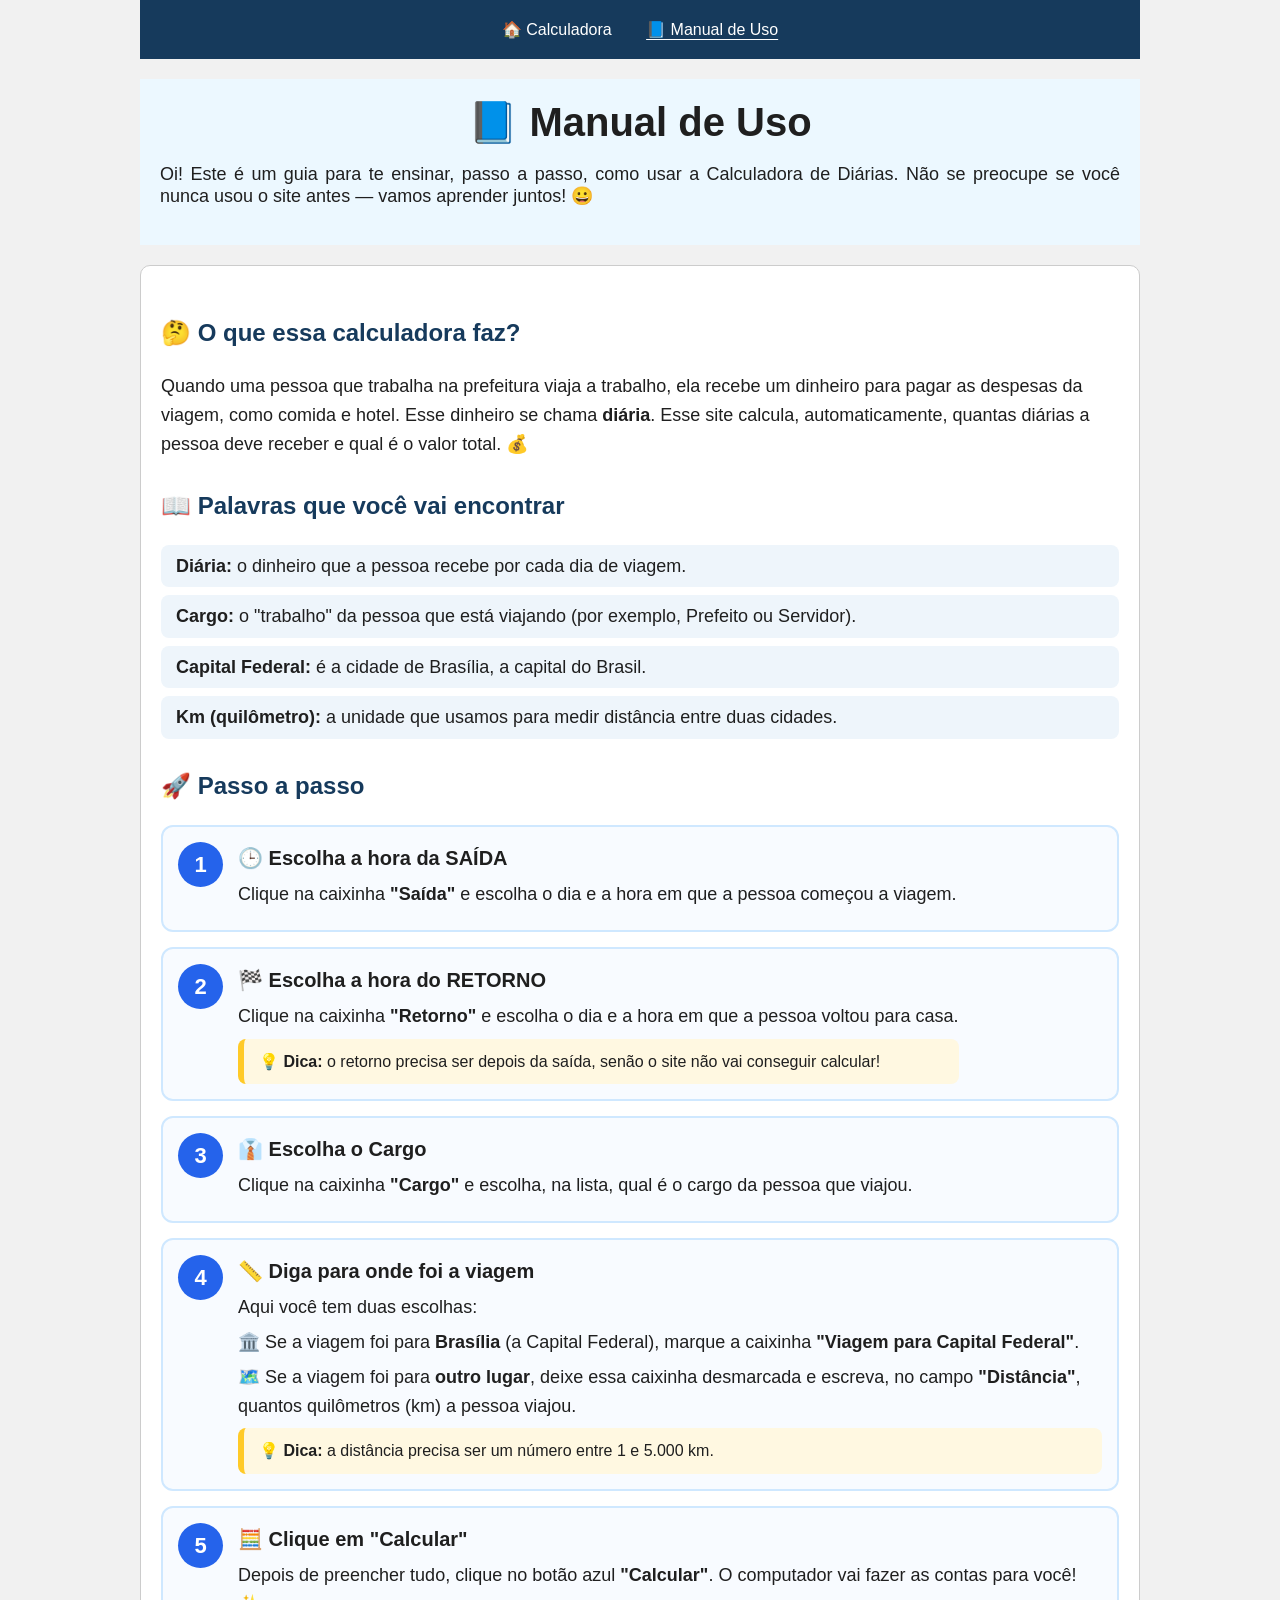
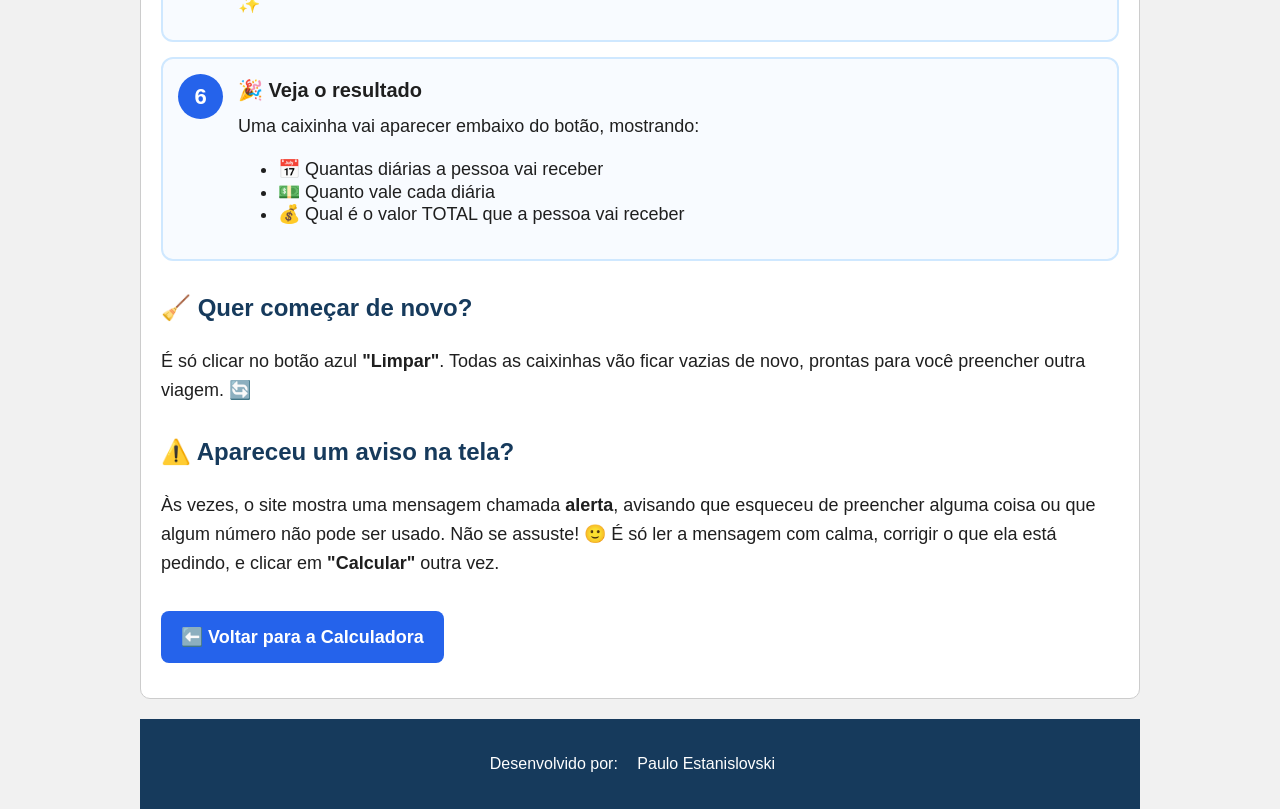
==== manual.html @ beda3c91 "add menu nav no index, add manual.html, alterado style.css para contemplar o menual.html" ====
<!DOCTYPE html>
<html lang="pt-br">

<head>
    <meta charset="utf-8">
    <meta name="viewport" content="width=device-width, initial-scale=1">
    <title>Manual de Uso - Calculadora de Diárias</title>
    <link rel="stylesheet" href="style.css">
</head>

<body class="manual">
    <nav>
        <a href="index.html">🏠 Calculadora</a>
        <a href="manual.html" aria-current="page">📘 Manual de Uso</a>
    </nav>

    <header>
        <h1>📘 Manual de Uso</h1>
        <p>Oi! Este é um guia para te ensinar, passo a passo, como usar a Calculadora de Diárias.
            Não se preocupe se você nunca usou o site antes — vamos aprender juntos! 😀</p>
    </header>

    <main>
        <section>
            <h2>🤔 O que essa calculadora faz?</h2>
            <p>
                Quando uma pessoa que trabalha na prefeitura viaja a trabalho, ela recebe um dinheiro
                para pagar as despesas da viagem, como comida e hotel. Esse dinheiro se chama
                <strong>diária</strong>. Esse site calcula, automaticamente, quantas diárias a pessoa
                deve receber e qual é o valor total. 💰
            </p>
        </section>

        <section>
            <h2>📖 Palavras que você vai encontrar</h2>
            <ul class="glossario">
                <li><strong>Diária:</strong> o dinheiro que a pessoa recebe por cada dia de viagem.</li>
                <li><strong>Cargo:</strong> o "trabalho" da pessoa que está viajando (por exemplo,
                    Prefeito ou Servidor).</li>
                <li><strong>Capital Federal:</strong> é a cidade de Brasília, a capital do Brasil.</li>
                <li><strong>Km (quilômetro):</strong> a unidade que usamos para medir distância entre
                    duas cidades.</li>
            </ul>
        </section>

        <section>
            <h2>🚀 Passo a passo</h2>

            <div class="passo">
                <div class="passo-numero">1</div>
                <div class="passo-texto">
                    <h3>🕒 Escolha a hora da SAÍDA</h3>
                    <p>Clique na caixinha <strong>"Saída"</strong> e escolha o dia e a hora em que a
                        pessoa começou a viagem.</p>
                </div>
            </div>

            <div class="passo">
                <div class="passo-numero">2</div>
                <div class="passo-texto">
                    <h3>🏁 Escolha a hora do RETORNO</h3>
                    <p>Clique na caixinha <strong>"Retorno"</strong> e escolha o dia e a hora em que a
                        pessoa voltou para casa.</p>
                    <div class="dica">💡 <strong>Dica:</strong> o retorno precisa ser depois da saída,
                        senão o site não vai conseguir calcular!</div>
                </div>
            </div>

            <div class="passo">
                <div class="passo-numero">3</div>
                <div class="passo-texto">
                    <h3>👔 Escolha o Cargo</h3>
                    <p>Clique na caixinha <strong>"Cargo"</strong> e escolha, na lista, qual é o cargo da
                        pessoa que viajou.</p>
                </div>
            </div>

            <div class="passo">
                <div class="passo-numero">4</div>
                <div class="passo-texto">
                    <h3>📏 Diga para onde foi a viagem</h3>
                    <p>Aqui você tem duas escolhas:</p>
                    <p>🏛️ Se a viagem foi para <strong>Brasília</strong> (a Capital Federal), marque a
                        caixinha <strong>"Viagem para Capital Federal"</strong>.</p>
                    <p>🗺️ Se a viagem foi para <strong>outro lugar</strong>, deixe essa caixinha
                        desmarcada e escreva, no campo <strong>"Distância"</strong>, quantos quilômetros
                        (km) a pessoa viajou.</p>
                    <div class="dica">💡 <strong>Dica:</strong> a distância precisa ser um número entre 1
                        e 5.000 km.</div>
                </div>
            </div>

            <div class="passo">
                <div class="passo-numero">5</div>
                <div class="passo-texto">
                    <h3>🧮 Clique em "Calcular"</h3>
                    <p>Depois de preencher tudo, clique no botão azul <strong>"Calcular"</strong>. O
                        computador vai fazer as contas para você! ✨</p>
                </div>
            </div>

            <div class="passo">
                <div class="passo-numero">6</div>
                <div class="passo-texto">
                    <h3>🎉 Veja o resultado</h3>
                    <p>Uma caixinha vai aparecer embaixo do botão, mostrando:</p>
                    <ul>
                        <li>📅 Quantas diárias a pessoa vai receber</li>
                        <li>💵 Quanto vale cada diária</li>
                        <li>💰 Qual é o valor TOTAL que a pessoa vai receber</li>
                    </ul>
                </div>
            </div>
        </section>

        <section>
            <h2>🧹 Quer começar de novo?</h2>
            <p>É só clicar no botão azul <strong>"Limpar"</strong>. Todas as caixinhas vão ficar vazias
                de novo, prontas para você preencher outra viagem. 🔄</p>
        </section>

        <section>
            <h2>⚠️ Apareceu um aviso na tela?</h2>
            <p>
                Às vezes, o site mostra uma mensagem chamada <strong>alerta</strong>, avisando que
                esqueceu de preencher alguma coisa ou que algum número não pode ser usado. Não se
                assuste! 🙂 É só ler a mensagem com calma, corrigir o que ela está pedindo, e clicar em
                <strong>"Calcular"</strong> outra vez.
            </p>
        </section>

        <a class="voltar-btn" href="index.html">⬅️ Voltar para a Calculadora</a>
    </main>

    <footer>
        <p>Desenvolvido por: <a href="https://github.com/Estanislovski" target="_blank"
                rel="noopener">Paulo Estanislovski</a></p>
    </footer>
</body>

</html>
---- style.css ----
* {
    box-sizing: border-box;
}

body {
    background-color: rgb(241, 241, 241);
    font-family: Arial, Helvetica, sans-serif;
    color: #1f1f1f;
    margin: 0;
    min-height: 100vh;
    display: flex;
    flex-direction: column;
    align-items: center;
}

header,
nav,
main,
footer {
    width: 90%;
    max-width: 1000px;
    min-width: 320px;
    margin: 0 0 20px 0;
    padding: 20px;
}

header {
    background-color: rgb(236, 248, 255);
}

header h1 {
    text-align: center;
    font-size: 40px;
    margin: 0;
}

header p {
    text-align: justify;
    font-size: 18px;
}

nav {
    text-align: center;
    background-color: #163a5c;
}

nav a {
    color: white;
    text-decoration: none;
    margin: 0 15px;
}

nav a:hover {
    color: pink;
}

nav a[aria-current="page"] {
    text-decoration: underline;
    text-underline-offset: 4px;
}

main {
    background-color: white;
    border: 1px solid #cccccc;
    border-radius: 10px;
}

ul {
    line-height: 1.25;
}

form {
    padding: 20px;
    border-radius: 8px;
}

#resultados {
    display: none;
    padding: 20px;
    border-radius: 8px;
}

.data {
    display: flex;
    align-items: center;
    gap: 5px;
}

.destino {
    display: flex;
    align-items: center;
    gap: 5px;
}

.capital {
    display: flex;
    align-items: center;
    gap: 5px;
}

label {
    font-weight: bold;
}

input[type="text"],
input[type="datetime-local"],
input[type="number"],
select {
    width: 100%;
    padding: 6px 8px;
    margin-top: 4px;
}

button {
    background-color: #2563eb;
    color: white;
    border: none;
    padding: 10px 8px;
    border-radius: 6px;
    cursor: pointer;
    font-weight: bold;
}

button:hover {
    background-color: #1d4ed8;
}

.resultados{
    padding: 20px;
    border-radius: 8px;
}

footer {
    text-align: center;
    background-color: #163a5c;
    color: white;
    margin-bottom: 0;
}

footer a {
    color: white;
    text-decoration: none;
    margin: 0 15px;
}

footer a:hover {
    color: pink;
}

/* ===== Manual de Uso ===== */

.manual main {
    font-size: 18px;
    line-height: 1.6;
}

.manual h2 {
    color: #163a5c;
    font-size: 24px;
    margin-top: 28px;
}

.manual section {
    margin-bottom: 10px;
}

.glossario {
    list-style: none;
    padding: 0;
}

.glossario li {
    background-color: #eef5fb;
    padding: 10px 15px;
    border-radius: 8px;
    margin-bottom: 8px;
}

.passo {
    display: flex;
    align-items: flex-start;
    gap: 15px;
    background-color: #f8fbff;
    border: 2px solid #cfe8ff;
    border-radius: 12px;
    padding: 15px;
    margin-bottom: 15px;
}

.passo-numero {
    flex: 0 0 auto;
    width: 45px;
    height: 45px;
    border-radius: 50%;
    background-color: #2563eb;
    color: white;
    display: flex;
    align-items: center;
    justify-content: center;
    font-size: 22px;
    font-weight: bold;
}

.passo-texto h3 {
    margin: 0 0 6px 0;
    font-size: 20px;
}

.passo-texto p {
    margin: 0 0 6px 0;
}

.dica {
    background-color: #fff8e1;
    border-left: 6px solid #ffca28;
    padding: 10px 15px;
    border-radius: 8px;
    margin-top: 8px;
    font-size: 16px;
}

.voltar-btn {
    display: inline-block;
    background-color: #2563eb;
    color: white;
    text-decoration: none;
    font-weight: bold;
    padding: 12px 20px;
    border-radius: 8px;
    margin: 15px 0;
}

.voltar-btn:hover {
    background-color: #1d4ed8;
}
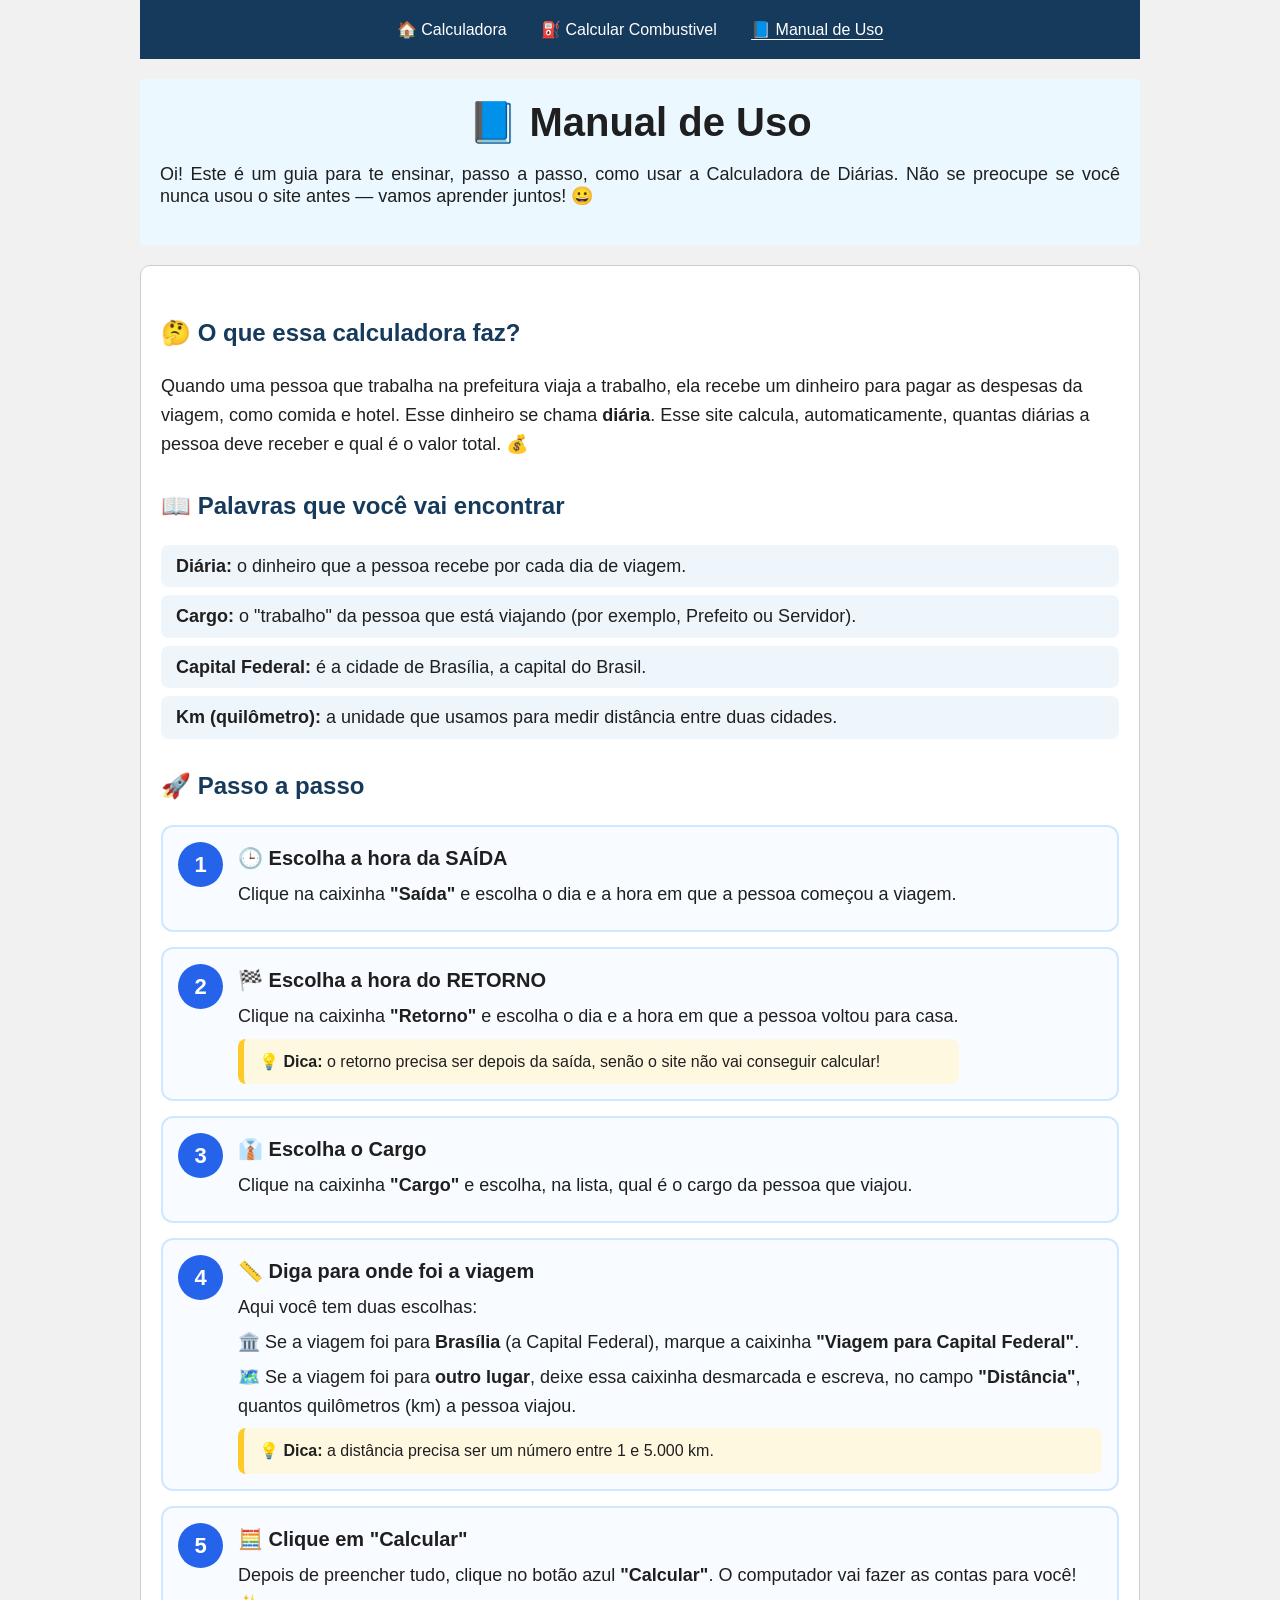
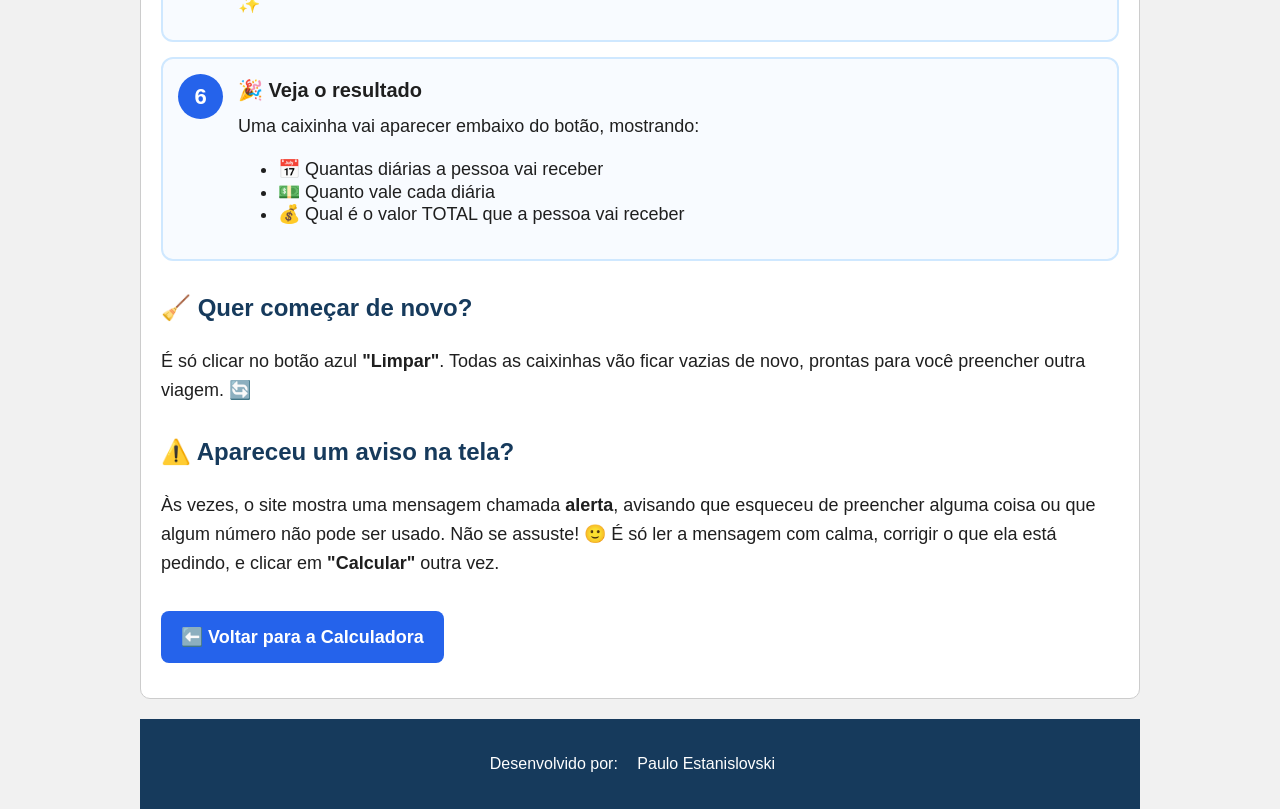
==== commit 1adcd51a: "add calc_comb.html e add linck para ele no menu nav" ====
--- a/manual.html
+++ b/manual.html
@@ -11,6 +11,7 @@
 <body class="manual">
     <nav>
         <a href="index.html">🏠 Calculadora</a>
+        <a href="calc_comb.html">⛽ Calcular Combustivel</a>
         <a href="manual.html" aria-current="page">📘 Manual de Uso</a>
     </nav>
 
